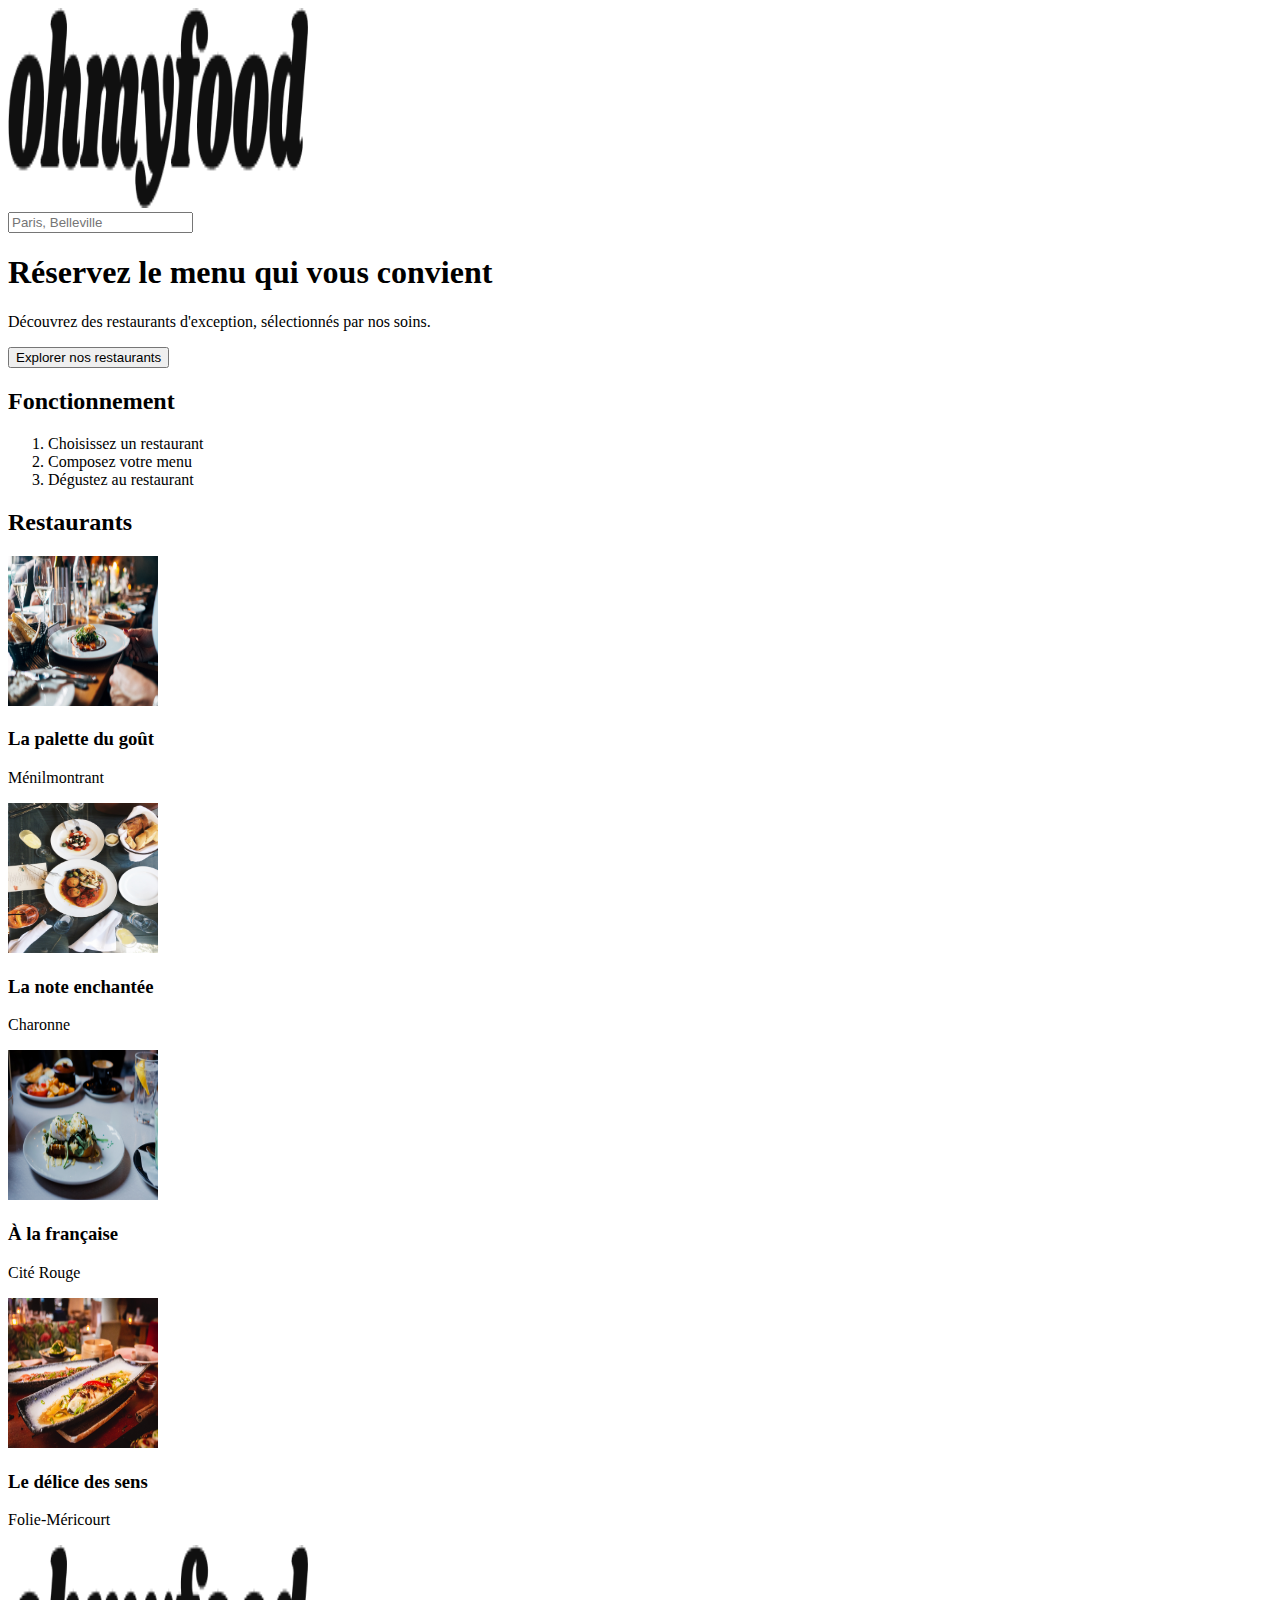
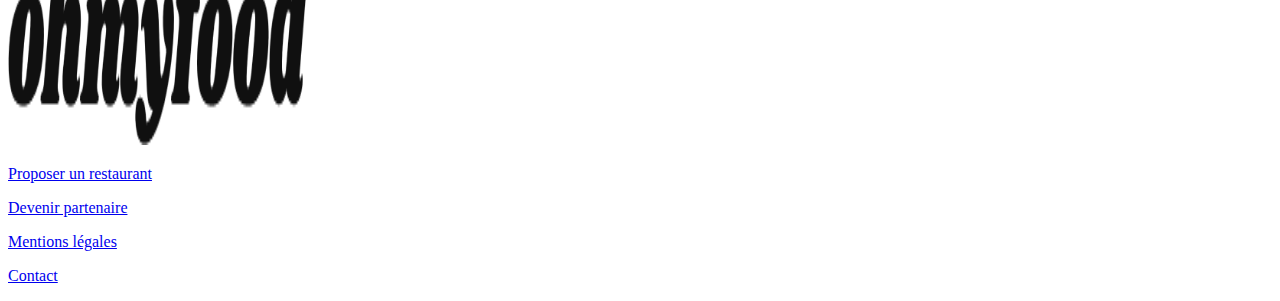
==== index.html @ e3f1660a "first commit" ====
<!DOCTYPE html>
<html lang="fr">
    <head>
        <meta charset="utf-8">
        <title>ohmyfood</title>
        <link rel="preconnect" href="https://fonts.googleapis.com">
        <link rel="preconnect" href="https://fonts.gstatic.com" crossorigin>
        <link href="https://fonts.googleapis.com/css2?family=Roboto:ital,wght@0,100..900;1,100..900&display=swap" rel="stylesheet">
        <link rel="preconnect" href="https://fonts.googleapis.com">
        <link rel="preconnect" href="https://fonts.gstatic.com" crossorigin>
        <link href="https://fonts.googleapis.com/css2?family=Roboto:ital,wght@0,100..900;1,100..900&family=Shrikhand&display=swap" rel="stylesheet">
        <link rel="stylesheet" href="https://cdnjs.cloudflare.com/ajax/libs/font-awesome/6.2.1/css/all.min.css"
        integrity="sha512-MV7K8+y+gLIBoVD59lQIYicR65iaqukzvf/nwasF0nqhPay5w/9lJmVM2hMDcnK1OnMGCdVK+iQrJ7lzPJQd1w=="
        crossorigin="anonymous" referrerpolicy="no-referrer">
        <link rel="stylesheet" href="./css/style.css">
    </head>
    <body>
        <div class="maincontener">
            <header class="header">
                <div class="logo">
                    <img src="./images/logo/ohmyfood.png" alt="logo ohmyfood">
                </div>
                <nav>
                    <form method="get" action="#" class="search-bar">
                        <label for="location"><i class="fa-solid fa-location-dot"></i></label>
                        <input type="search" name="search-location" id="location" placeholder="Paris, Belleville">
                    </form>
                </nav>
            </header>
        <main class="hompage">
            <section class="presentation">
                <h1> Réservez le menu qui vous convient</h1>
                <p>Découvrez des restaurants d'exception, sélectionnés par nos soins.</p>
                <button>Explorer nos restaurants</button>
            </section>
            <section class="fonctionnement">
                <h2>Fonctionnement</h2>
                <div class="card">
                    <ol>
                        <li><i class="fa-solid fa-mobile-screen-button"></i> Choisissez un restaurant</li>
                        <li><i class="fa-solid fa-list-ul"></i> Composez votre menu</li>
                        <li><i class="fa-solid fa-store"></i> Dégustez au restaurant</li>
                    </ol>
                </div>
            </section>
            <section class="restaurant">
                <h2> Restaurants</h2>
                    <article class="card">
                        <a href="lapalettedugout.html">
                        <img src="./images/restaurants/jay-wennington-N_Y88TWmGwA-unsplash.jpg" alt="">
                        </a>
                        <div class="card-content">
                            <h3>La palette du goût</h3>
                            <p>Ménilmontrant</p>
                            <i class="fa-regular fa-heart"></i>
                        </div>
                    </article>
                    <article class="card">
                        <a href="./ledelicedessens.html"><a href="./lanoteenchantee.html">
                        <img src="./images/restaurants/stil-u2Lp8tXIcjw-unsplash.jpg" alt="">
                        </a>
                        <div class="card-content">
                            <h3>La note enchantée</h3>
                            <p>Charonne</p>
                            <i class="fa-regular fa-heart"></i>
                        </div>
                    </article>
                    <article class="card">
                        <a href="./alafrancaise.html">
                        <img src="./images/restaurants/toa-heftiba-DQKerTsQwi0-unsplash.jpg" alt="">
                        </a>
                        <div class="card-content">
                            <h3>À la française</h3>
                            <p>Cité Rouge</p>
                            <i class="fa-regular fa-heart"></i>
                        </div>
                    </article>
                    <article class="card">
                        <a href="./ledelicedessens.html">
                        <img src="./images/restaurants/louis-hansel-shotsoflouis-qNBGVyOCY8Q-unsplash.jpg" alt="">
                        </a>
                        <div class="card-content">
                            <h3>Le délice des sens</h3>
                            <p>Folie-Méricourt</p>
                            <i class="fa-regular fa-heart"></i>
                        </div>
                    </article>
            </section>
        </main>
        <footer class="footer">
            <div class="logo">
                <img src="./images/logo/ohmyfood.png" alt="logo ohmyfood">
            </div>
            <div class="direction">
                <p><a href="#"><i class="fa-solid fa-utensils"></i>Proposer un restaurant</a></p>
                <p><a href="#"><i class="fa-solid fa-handshake-angle"></i>Devenir partenaire</a></p>
                <p><a href="#">Mentions légales</a></p>
                <p><a href="#">Contact</a></p>
            </div>
            
        </footer>
    </div>
    </body>
</html>
---- css/style.css ----
:root {
    --main-bg-color: #F3F3F3;
    --main-linear-color: linear-gradient(#FF79DA #9356DC);
    --main-green-color: #99E2D0;
    --main-purple-color: #9356DC;
    --main-green-font: #008766;
}

.card img{
    width: 150px;
    height: 150px;
}

img {
    width: 300px;
    height: 200px;
}
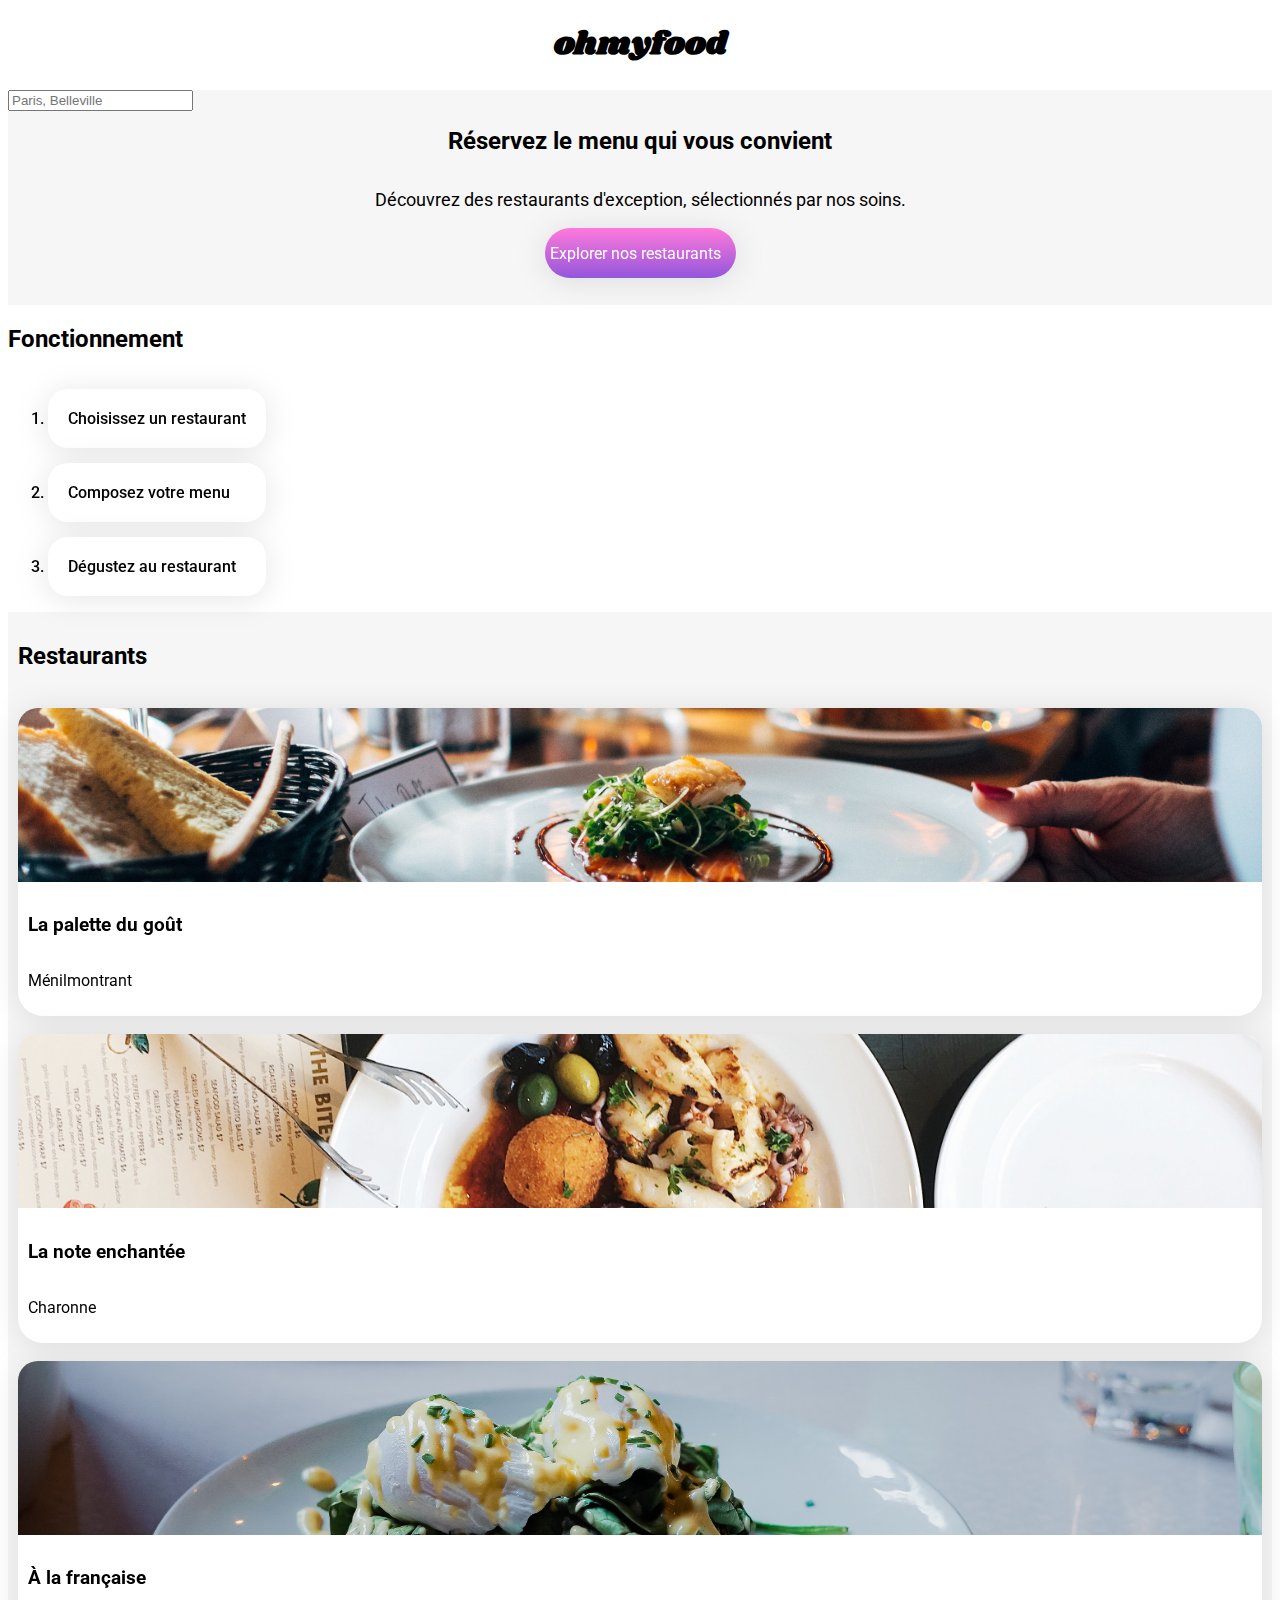
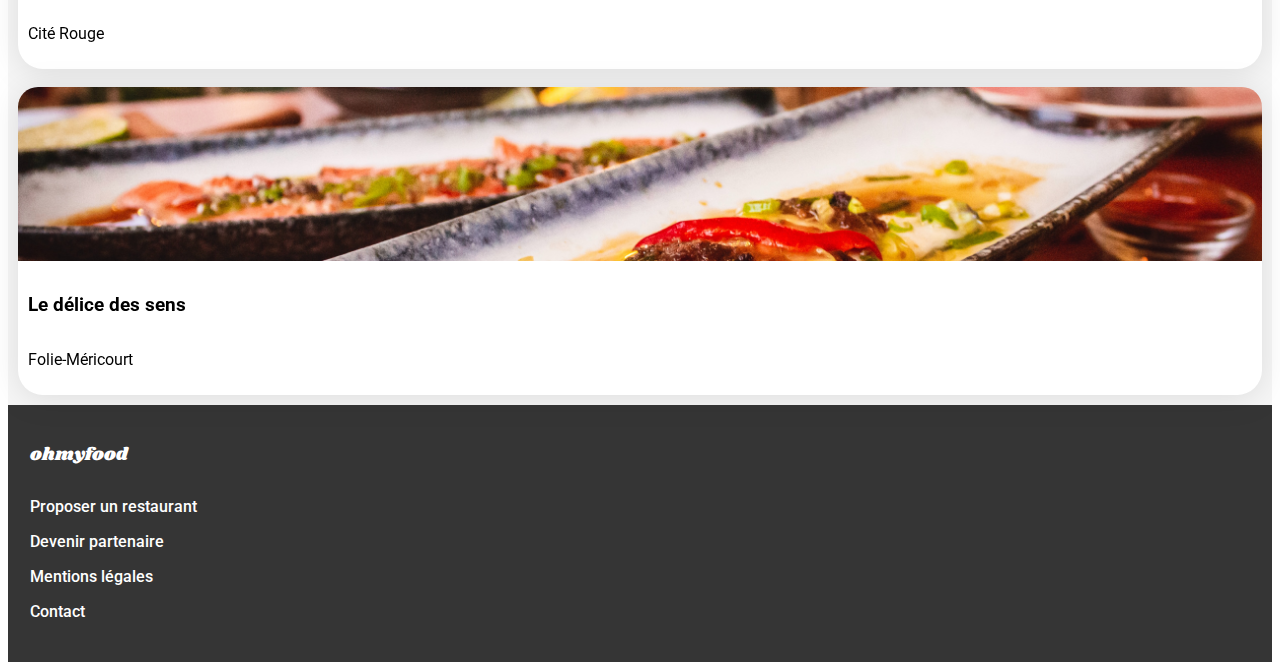
==== commit 783d09d4: "premier commit, mise en place du scss" ====
--- a/index.html
+++ b/index.html
@@ -12,56 +12,62 @@
         <link rel="stylesheet" href="https://cdnjs.cloudflare.com/ajax/libs/font-awesome/6.2.1/css/all.min.css"
         integrity="sha512-MV7K8+y+gLIBoVD59lQIYicR65iaqukzvf/nwasF0nqhPay5w/9lJmVM2hMDcnK1OnMGCdVK+iQrJ7lzPJQd1w=="
         crossorigin="anonymous" referrerpolicy="no-referrer">
-        <link rel="stylesheet" href="./css/style.css">
+        <link rel="stylesheet" href="./scss/style.css" type="text/css">
     </head>
     <body>
         <div class="maincontener">
             <header class="header">
                 <div class="logo">
-                    <img src="./images/logo/ohmyfood.png" alt="logo ohmyfood">
+                    <h1 class="header-title">ohmyfood</h1>
                 </div>
-                <nav>
-                    <form method="get" action="#" class="search-bar">
+                <nav class="nav">
+                    <form method="get" action="#" class="location">
                         <label for="location"><i class="fa-solid fa-location-dot"></i></label>
-                        <input type="search" name="search-location" id="location" placeholder="Paris, Belleville">
+                        <input type="search" name="search-location" id="location" placeholder="Paris, Belleville"><a href=""></a>
                     </form>
                 </nav>
             </header>
         <main class="hompage">
             <section class="presentation">
-                <h1> Réservez le menu qui vous convient</h1>
+                <h1 class="homepage-title"> Réservez le menu qui vous convient</h1>
                 <p>Découvrez des restaurants d'exception, sélectionnés par nos soins.</p>
-                <button>Explorer nos restaurants</button>
+                <button class="btn">Explorer nos restaurants</button>
             </section>
             <section class="fonctionnement">
-                <h2>Fonctionnement</h2>
-                <div class="card">
+                <h2 class="homepage-title">Fonctionnement</h2>
+                <div class="info">
                     <ol>
-                        <li><i class="fa-solid fa-mobile-screen-button"></i> Choisissez un restaurant</li>
-                        <li><i class="fa-solid fa-list-ul"></i> Composez votre menu</li>
-                        <li><i class="fa-solid fa-store"></i> Dégustez au restaurant</li>
+                        <li class="card-info"><i class="fa-solid fa-mobile-screen-button"></i> Choisissez un restaurant</li>
+                        <li class="card-info"><i class="fa-solid fa-list-ul"></i> Composez votre menu</li>
+                        <li class="card-info"><i class="fa-solid fa-store"></i> Dégustez au restaurant</li>
                     </ol>
                 </div>
             </section>
             <section class="restaurant">
-                <h2> Restaurants</h2>
+                <h2 class="homepage-title"> Restaurants</h2>
                     <article class="card">
                         <a href="lapalettedugout.html">
                         <img src="./images/restaurants/jay-wennington-N_Y88TWmGwA-unsplash.jpg" alt="">
                         </a>
                         <div class="card-content">
-                            <h3>La palette du goût</h3>
-                            <p>Ménilmontrant</p>
-                            <i class="fa-regular fa-heart"></i>
+                            
+                                <h3>La palette du goût</h3>
+                                <p>Ménilmontrant</p>
+                            
+                            <div class="heart">
+                                <i class="fa-regular fa-heart"></i>
+                            </div>
                         </div>
                     </article>
                     <article class="card">
-                        <a href="./ledelicedessens.html"><a href="./lanoteenchantee.html">
+                        <a href="./lanoteenchantee.html">
                         <img src="./images/restaurants/stil-u2Lp8tXIcjw-unsplash.jpg" alt="">
                         </a>
                         <div class="card-content">
                             <h3>La note enchantée</h3>
                             <p>Charonne</p>
+                        </div>
+                        <div class="heart">
                             <i class="fa-regular fa-heart"></i>
                         </div>
                     </article>
@@ -72,6 +78,8 @@
                         <div class="card-content">
                             <h3>À la française</h3>
                             <p>Cité Rouge</p>
+                        </div>
+                        <div class="heart">
                             <i class="fa-regular fa-heart"></i>
                         </div>
                     </article>
@@ -82,20 +90,22 @@
                         <div class="card-content">
                             <h3>Le délice des sens</h3>
                             <p>Folie-Méricourt</p>
+                        </div>
+                        <div class="heart">
                             <i class="fa-regular fa-heart"></i>
                         </div>
                     </article>
             </section>
         </main>
         <footer class="footer">
-            <div class="logo">
-                <img src="./images/logo/ohmyfood.png" alt="logo ohmyfood">
+            <div>
+                <h1 class="footer-title">ohmyfood</h1>
             </div>
             <div class="direction">
-                <p><a href="#"><i class="fa-solid fa-utensils"></i>Proposer un restaurant</a></p>
-                <p><a href="#"><i class="fa-solid fa-handshake-angle"></i>Devenir partenaire</a></p>
-                <p><a href="#">Mentions légales</a></p>
-                <p><a href="#">Contact</a></p>
+                <p><a href="#"><i class="fa-solid fa-utensils"></i> Proposer un restaurant</a></p>
+                <p><a href="#"><i class="fa-solid fa-handshake-angle"></i> Devenir partenaire</a></p>
+                <p><a href="#"> Mentions légales</a></p>
+                <p><a href="#"> Contact</a></p>
             </div>
             
         </footer>
--- a/scss/style.css
+++ b/scss/style.css
@@ -0,0 +1,161 @@
+.btn {
+  padding: 0px 15px 0px 5px;
+  height: 50px;
+  border: none;
+  border-radius: 25px;
+  background: linear-gradient(to bottom, #FF79DA, #9356DC);
+  color: #FFFFFF;
+  font-size: 16px;
+  font-family: "roboto", sans-serif;
+  filter: drop-shadow(0px 3px 15px rgba(0, 0, 0, 0.1));
+  display: flex;
+  justify-content: center;
+  align-items: center;
+}
+
+.footer {
+  background-color: #353535;
+  color: #FFFFFF;
+  display: flex;
+  flex-direction: column;
+  justify-content: center;
+  padding: 25px 22px 25px 22px;
+  font-size: 16px;
+  font-weight: 500;
+  font-family: "roboto";
+}
+.footer .footer-title {
+  font-family: "Shrikhand", serif;
+  font-size: 18px;
+  font-weight: 400;
+}
+.footer a {
+  color: inherit;
+  text-decoration: none;
+}
+
+.header .header-title {
+  font-family: "Shrikhand", serif;
+  display: flex;
+  justify-content: center;
+  align-items: center;
+}
+.header .nav {
+  background-color: #F6F6F6;
+}
+.header .search {
+  border: none;
+}
+.header .fa-solid {
+  color: black;
+}
+
+.restaurant {
+  background-color: #F6F6F6;
+  display: flex;
+  flex-direction: column;
+  justify-content: space-between;
+  padding: 10px;
+  gap: 18px;
+}
+.restaurant .card {
+  display: flex;
+  flex-direction: column;
+  font-family: "roboto", sans-serif;
+  background-color: #FFFFFF;
+  border-radius: 25px;
+  padding: 0px;
+}
+.restaurant .card img {
+  -o-object-fit: cover;
+     object-fit: cover;
+  width: 100%;
+  height: 174px;
+  border-radius: 20px 20px 0px 0px;
+}
+.restaurant .card .card-content {
+  display: flex;
+  flex-direction: column;
+  justify-content: space-between;
+  align-items: flex-start;
+  padding: 10px;
+}
+.restaurant .card .h3 {
+  font-size: 18px;
+  font-weight: 700;
+}
+.restaurant .card .p {
+  font-size: 17px;
+  font-weight: 300;
+}
+
+.presentation {
+  display: flex;
+  flex-direction: column;
+  justify-content: center;
+  align-items: center;
+  font-family: "roboto", sans-serif;
+  text-align: center;
+  background-color: #F6F6F6;
+  padding-bottom: 27px;
+}
+.presentation p {
+  font-size: 18px;
+}
+.presentation .btn {
+  display: flex;
+  flex-wrap: nowrap;
+  justify-content: center;
+  align-items: center;
+}
+
+.fonctionnement {
+  display: flex;
+  flex-direction: column;
+  font-family: "roboto", sans-serif;
+  font-weight: 500;
+}
+
+.info {
+  display: flex;
+  justify-content: space-between;
+}
+
+ol {
+  display: flex;
+  flex-direction: column;
+  justify-content: space-between;
+  gap: 15px;
+}
+
+li, .card {
+  filter: drop-shadow(0px 3px 15px rgba(0, 0, 0, 0.1));
+  padding: 20px;
+}
+
+.btn {
+  display: flex;
+  flex-wrap: nowrap;
+  justify-content: center;
+  align-items: center;
+}
+
+.fa-solid {
+  color: #9356DC;
+}
+
+* {
+  box-sizing: border-box;
+}
+
+.card-info {
+  background-color: #FFFFFF;
+  border-radius: 20px;
+  filter: drop-shadow(0px 3px 15px rgba(0, 0, 0, 0.1));
+}
+
+.homepage-title {
+  font-family: "roboto", sans-serif;
+  font-size: 24px;
+  font-weight: 700;
+}/*# sourceMappingURL=style.css.map */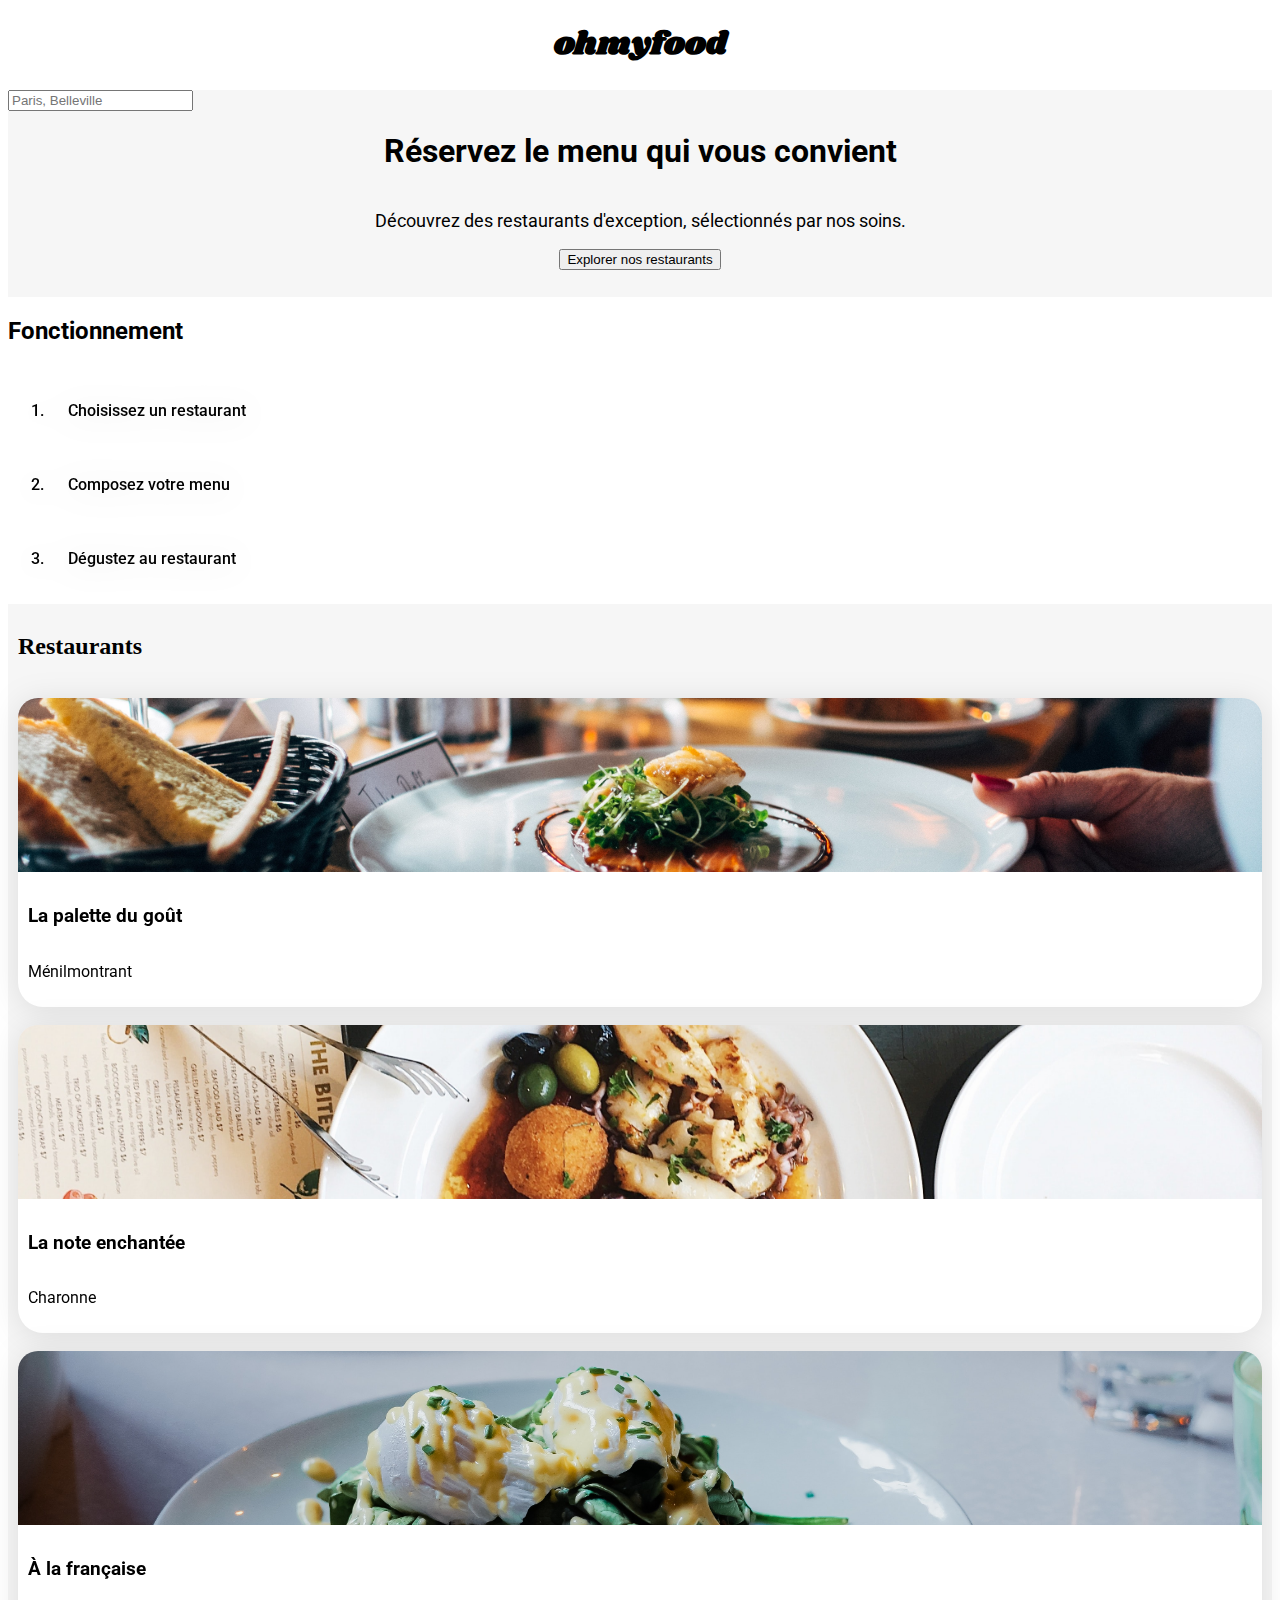
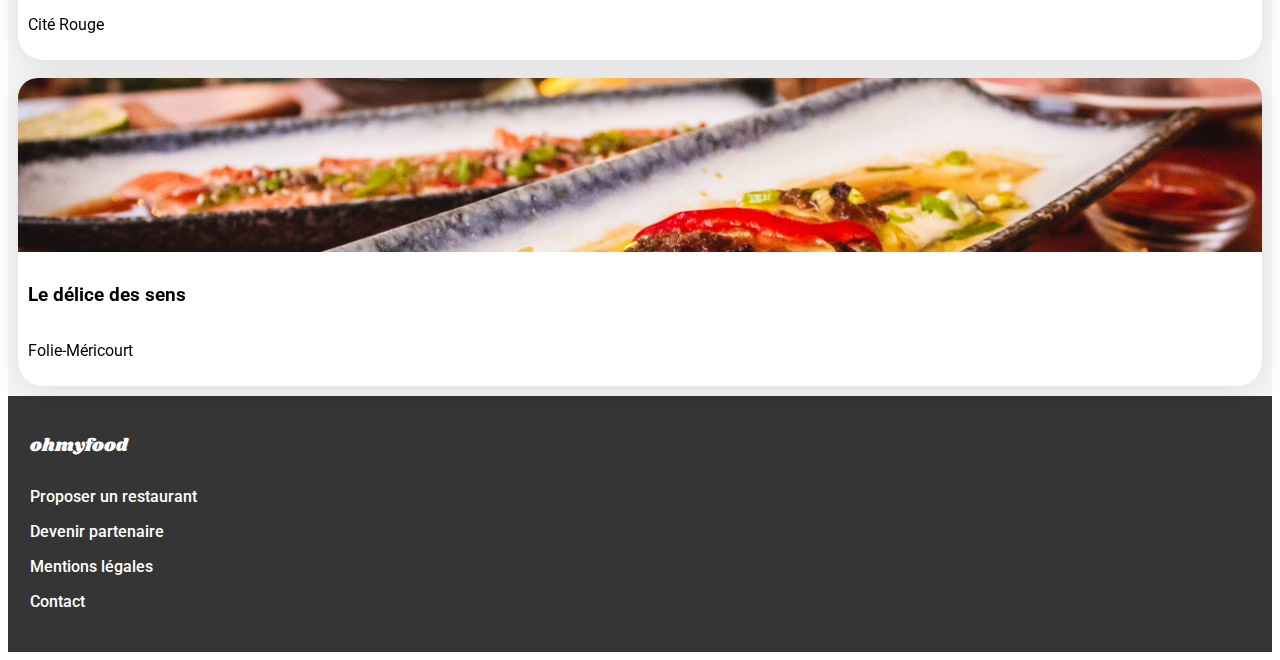
==== commit 2c56fb91: "nouveau commit" ====
--- a/index.html
+++ b/index.html
@@ -1,7 +1,8 @@
 <!DOCTYPE html>
 <html lang="fr">
     <head>
-        <meta charset="utf-8">
+        <meta charset="UTF-8">
+        <meta name="viewport" content="width=device-width, initial-scale=1.0">
         <title>ohmyfood</title>
         <link rel="preconnect" href="https://fonts.googleapis.com">
         <link rel="preconnect" href="https://fonts.gstatic.com" crossorigin>
--- a/scss/style.css
+++ b/scss/style.css
@@ -1,18 +1,3 @@
-.btn {
-  padding: 0px 15px 0px 5px;
-  height: 50px;
-  border: none;
-  border-radius: 25px;
-  background: linear-gradient(to bottom, #FF79DA, #9356DC);
-  color: #FFFFFF;
-  font-size: 16px;
-  font-family: "roboto", sans-serif;
-  filter: drop-shadow(0px 3px 15px rgba(0, 0, 0, 0.1));
-  display: flex;
-  justify-content: center;
-  align-items: center;
-}
-
 .footer {
   background-color: #353535;
   color: #FFFFFF;
@@ -33,6 +18,9 @@
   color: inherit;
   text-decoration: none;
 }
+.footer .fa-solid {
+  color: #FFFFFF;
+}
 
 .header .header-title {
   font-family: "Shrikhand", serif;
@@ -48,45 +36,6 @@
 }
 .header .fa-solid {
   color: black;
-}
-
-.restaurant {
-  background-color: #F6F6F6;
-  display: flex;
-  flex-direction: column;
-  justify-content: space-between;
-  padding: 10px;
-  gap: 18px;
-}
-.restaurant .card {
-  display: flex;
-  flex-direction: column;
-  font-family: "roboto", sans-serif;
-  background-color: #FFFFFF;
-  border-radius: 25px;
-  padding: 0px;
-}
-.restaurant .card img {
-  -o-object-fit: cover;
-     object-fit: cover;
-  width: 100%;
-  height: 174px;
-  border-radius: 20px 20px 0px 0px;
-}
-.restaurant .card .card-content {
-  display: flex;
-  flex-direction: column;
-  justify-content: space-between;
-  align-items: flex-start;
-  padding: 10px;
-}
-.restaurant .card .h3 {
-  font-size: 18px;
-  font-weight: 700;
-}
-.restaurant .card .p {
-  font-size: 17px;
-  font-weight: 300;
 }
 
 .presentation {
@@ -144,18 +93,50 @@
   color: #9356DC;
 }
 
-* {
-  box-sizing: border-box;
+.restaurant {
+  background-color: #F6F6F6;
+  display: flex;
+  flex-direction: column;
+  justify-content: space-between;
+  padding: 10px;
+  gap: 18px;
+}
+.restaurant .restaurant-card {
+  background-color: #F6F6F6;
+  border-radius: 20px;
+}
+.restaurant .card {
+  display: flex;
+  flex-direction: column;
+  font-family: "roboto", sans-serif;
+  background-color: #FFFFFF;
+  border-radius: 25px;
+  padding: 0px;
+}
+.restaurant .card img {
+  -o-object-fit: cover;
+     object-fit: cover;
+  width: 100%;
+  height: 174px;
+  border-radius: 20px 20px 0px 0px;
+}
+.restaurant .card .card-content {
+  display: flex;
+  flex-direction: column;
+  justify-content: space-between;
+  align-items: flex-start;
+  padding: 10px;
+}
+.restaurant .card .h3 {
+  font-size: 18px;
+  font-weight: 700;
+}
+.restaurant .card .p {
+  font-size: 17px;
+  font-weight: 300;
 }
 
-.card-info {
-  background-color: #FFFFFF;
-  border-radius: 20px;
-  filter: drop-shadow(0px 3px 15px rgba(0, 0, 0, 0.1));
-}
-
-.homepage-title {
-  font-family: "roboto", sans-serif;
-  font-size: 24px;
-  font-weight: 700;
+nav img {
+  width: 100%;
+  height: 275px;
 }/*# sourceMappingURL=style.css.map */